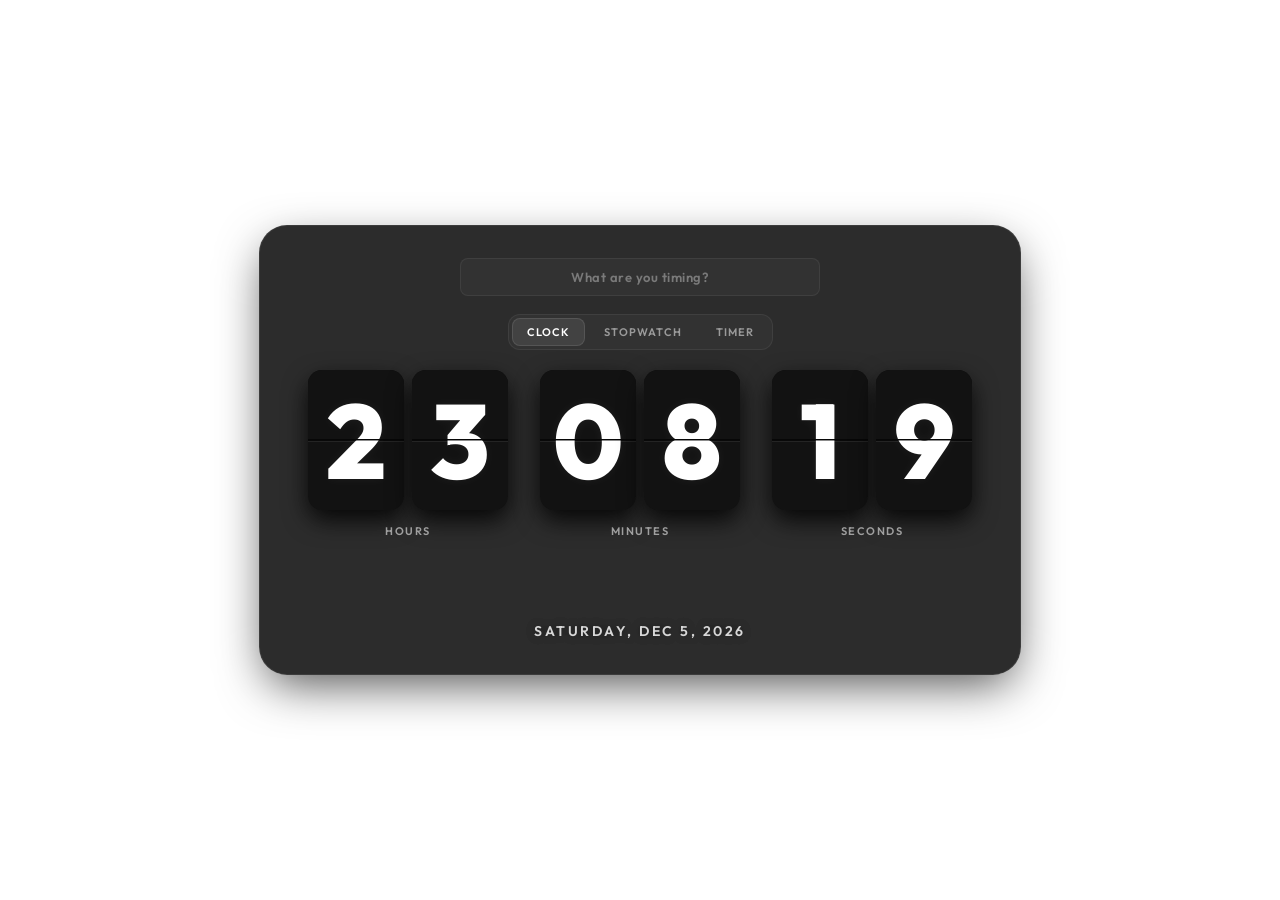
==== web/index.html @ 590896d6 "Initial commit: Flip Clock widget with separate Stopwatch History Analytics window" ====
<!DOCTYPE html>
<html lang="en">
<head>
  <meta charset="UTF-8">
  <meta name="viewport" content="width=device-width, initial-scale=1.0">
  <title>Flip Clock</title>
  <link rel="preconnect" href="https://fonts.googleapis.com">
  <link rel="preconnect" href="https://fonts.gstatic.com" crossorigin>
  <link href="https://fonts.googleapis.com/css2?family=Outfit:wght@300;400;600;800&family=Share+Tech+Mono&display=swap" rel="stylesheet">
  <link rel="stylesheet" href="style.css">
</head>
<body>
  <div class="widget-wrapper" id="drag-handle">
    <!-- Window Controls -->
    <div class="window-controls">
      <button class="win-btn win-minimize" id="win-min" title="Minimize">
        <svg viewBox="0 0 24 24" width="10" height="10">
          <path fill="currentColor" d="M19,13H5V11H19V13Z"/>
        </svg>
      </button>
      <button class="win-btn win-maximize" id="win-max" title="Maximize">
        <svg viewBox="0 0 24 24" width="10" height="10">
          <path fill="currentColor" d="M4,4H20V20H4V4M6,8V18H18V8H6Z"/>
        </svg>
      </button>
      <button class="win-btn win-close" id="win-close" title="Close">
        <svg viewBox="0 0 24 24" width="10" height="10">
          <path fill="currentColor" d="M19,6.41L17.59,5L12,10.59L6.41,5L5,6.41L10.59,12L5,17.59L6.41,19L12,13.41L17.59,19L19,17.59L13.41,12L19,6.41Z"/>
        </svg>
      </button>
    </div>

    <div id="widget-label" contenteditable="true" placeholder="What are you timing?"></div>

    <!-- Mode Selector Segmented Control -->
    <div class="mode-selector" id="mode-selector">
      <button class="mode-tab active" data-mode="clock" id="tab-clock">Clock</button>
      <button class="mode-tab" data-mode="stopwatch" id="tab-stopwatch">Stopwatch</button>
      <button class="mode-tab" data-mode="timer" id="tab-timer">Timer</button>
    </div>

    <div class="clock-container">
      
      <!-- Hour Group -->
      <div class="group-wrapper">
        <div class="flip-group" id="group-hours">
          <div class="card" id="h1">
            <div class="card-face top-back"><span>0</span></div>
            <div class="card-face bottom-back"><span>0</span></div>
            <div class="card-face top-front"><span>0</span></div>
            <div class="card-face bottom-front"><span>0</span></div>
          </div>
          <div class="card" id="h2">
            <div class="card-face top-back"><span>0</span></div>
            <div class="card-face bottom-back"><span>0</span></div>
            <div class="card-face top-front"><span>0</span></div>
            <div class="card-face bottom-front"><span>0</span></div>
          </div>
        </div>
        <div class="group-label">Hours</div>
        <!-- Hours Slider -->
        <div class="timer-slider-container hours-slider" id="timer-slider-hours">
          <div class="slider-track" id="slider-track-hours">
            <div class="slider-knob" id="slider-knob-hours"></div>
          </div>
        </div>
      </div>

      <!-- Colon -->
      <div class="colon-separator">
        <div class="colon-dot"></div>
        <div class="colon-dot"></div>
      </div>

      <!-- Minute Group -->
      <div class="group-wrapper">
        <div class="flip-group" id="group-minutes">
          <div class="card" id="m1">
            <div class="card-face top-back"><span>0</span></div>
            <div class="card-face bottom-back"><span>0</span></div>
            <div class="card-face top-front"><span>0</span></div>
            <div class="card-face bottom-front"><span>0</span></div>
          </div>
          <div class="card" id="m2">
            <div class="card-face top-back"><span>0</span></div>
            <div class="card-face bottom-back"><span>0</span></div>
            <div class="card-face top-front"><span>0</span></div>
            <div class="card-face bottom-front"><span>0</span></div>
          </div>
        </div>
        <div class="group-label">Minutes</div>
        <!-- Minutes Slider -->
        <div class="timer-slider-container minutes-slider" id="timer-slider-minutes">
          <div class="slider-track" id="slider-track-minutes">
            <div class="slider-knob" id="slider-knob-minutes"></div>
          </div>
        </div>
      </div>

      <!-- Colon (for seconds, optionally shown) -->
      <div class="colon-separator seconds-separator">
        <div class="colon-dot"></div>
        <div class="colon-dot"></div>
      </div>

      <!-- Seconds Group -->
      <div class="group-wrapper seconds-group">
        <div class="flip-group" id="group-seconds">
          <div class="card" id="s1">
            <div class="card-face top-back"><span>0</span></div>
            <div class="card-face bottom-back"><span>0</span></div>
            <div class="card-face top-front"><span>0</span></div>
            <div class="card-face bottom-front"><span>0</span></div>
          </div>
          <div class="card" id="s2">
            <div class="card-face top-back"><span>0</span></div>
            <div class="card-face bottom-back"><span>0</span></div>
            <div class="card-face top-front"><span>0</span></div>
            <div class="card-face bottom-front"><span>0</span></div>
          </div>
        </div>
        <div class="group-label">Seconds</div>
        <!-- Seconds Slider -->
        <div class="timer-slider-container seconds-slider" id="timer-slider-seconds">
          <div class="slider-track" id="slider-track-seconds">
            <div class="slider-knob" id="slider-knob-seconds"></div>
          </div>
        </div>
      </div>

    </div>

    <!-- Timer Controls -->
    <div class="timer-controls" id="timer-controls">
      <button class="control-btn" id="btn-play-pause" title="Start / Pause">
        <svg viewBox="0 0 24 24" width="16" height="16">
          <path id="play-icon-path" fill="currentColor" d="M8,5.14V19.14L19,12.14L8,5.14Z"/>
        </svg>
      </button>
      <button class="control-btn" id="btn-record" title="Record Stopwatch Session">
        <svg viewBox="0 0 24 24" width="16" height="16">
          <path fill="currentColor" d="M17,3H5C3.89,3 3,3.9 3,5V19A2,2 0 0,0 5,21H19A2,2 0 0,0 21,19V7L17,3M12,19A3,3 0 0,1 9,16A3,3 0 0,1 12,13A3,3 0 0,1 15,16A3,3 0 0,1 12,19M15,9H5V5H15V9Z"/>
        </svg>
      </button>
      <button class="control-btn" id="btn-history" title="Toggle History Logs">
        <svg viewBox="0 0 24 24" width="16" height="16">
          <path fill="currentColor" d="M13,3A9,9 0 0,0 4,12H1L4.89,15.89L4.96,16.03L9,12H6A7,7 0 0,1 13,5A7,7 0 0,1 20,12A7,7 0 0,1 13,19C11.07,19 9.32,18.21 8.06,16.94L6.64,18.36C8.27,20 10.5,21 13,21A9,9 0 0,0 22,12A9,9 0 0,0 13,3M12,8V13L16.28,15.54L17,14.33L13.5,12.25V8H12Z"/>
        </svg>
      </button>
      <button class="control-btn" id="btn-reset" title="Reset">
        <svg viewBox="0 0 24 24" width="16" height="16">
          <path fill="currentColor" d="M17.65,6.35C16.2,4.9 14.21,4 12,4A8,8 0 0,0 4,12A8,8 0 0,0 12,20C15.73,20 18.84,17.45 19.73,14H17.65C16.83,16.33 14.61,18 12,18A6,6 0 0,1 6,12A6,6 0 0,1 12,6C13.66,6 15.14,6.69 16.22,7.78L13,11H20V4L17.65,6.35Z"/>
        </svg>
      </button>
      <div class="preset-buttons">
        <button class="preset-btn" data-mins="1">1m</button>
        <button class="preset-btn" data-mins="5">5m</button>
        <button class="preset-btn" data-mins="15">15m</button>
        <button class="preset-btn" data-mins="25">25m</button>
        <button class="preset-btn" data-mins="60">60m</button>
      </div>
    </div>

    <!-- Date Overlay -->
    <div class="date-container" id="date-display">
      Thursday, June 11, 2026
    </div>

    <!-- Drag Hint Overlay -->
    <div class="drag-hint">
      <svg viewBox="0 0 24 24" width="14" height="14">
        <path fill="currentColor" d="M10,4A2,2 0 0,1 12,6A2,2 0 0,1 10,8A2,2 0 0,1 8,6A2,2 0 0,1 10,4M14,4A2,2 0 0,1 16,6A2,2 0 0,1 14,8A2,2 0 0,1 12,6A2,2 0 0,1 14,4M10,10A2,2 0 0,1 12,12A2,2 0 0,1 10,14A2,2 0 0,1 8,12A2,2 0 0,1 10,10M14,10A2,2 0 0,1 16,12A2,2 0 0,1 14,14A2,2 0 0,1 12,12A2,2 0 0,1 14,10M10,16A2,2 0 0,1 12,18A2,2 0 0,1 10,20A2,2 0 0,1 8,18A2,2 0 0,1 10,16M14,16A2,2 0 0,1 16,18A2,2 0 0,1 14,20A2,2 0 0,1 12,18A2,2 0 0,1 14,16Z"/>
      </svg>
      Hold Super key or drag background to move
    </div>
  </div>

  <script src="script.js"></script>
</body>
</html>
---- web/style.css ----
/* Design Tokens and Themes */
:root {
  /* Default: Matte Black & White Theme */
  --bg-card: #121212; /* Pure matte black/dark gray */
  --text-card: #ffffff; /* Crisp white digits */
  --glass-bg: rgba(15, 15, 15, 0.88);
  --glass-border: rgba(255, 255, 255, 0.08);
  --shadow-card: rgba(0, 0, 0, 0.85);
  --shadow-glow: rgba(255, 255, 255, 0.05);
  --text-date: #e0e0e0; /* High contrast clean white-gray */
  --color-colon: #ffffff;
}

body.theme-mint {
  --bg-card: hsl(215, 24%, 10%);
  --text-card: #87cf3e; /* Linux Mint bright green */
  --glass-bg: rgba(16, 26, 20, 0.88);
  --glass-border: rgba(135, 207, 62, 0.18);
  --shadow-card: rgba(0, 0, 0, 0.65);
  --shadow-glow: rgba(135, 207, 62, 0.35);
  --text-date: #b5f573; /* Brightened for readability */
  --color-colon: #87cf3e;
}

body.theme-dark {
  /* Aligns with the default root values */
  --bg-card: #121212;
  --text-card: #ffffff;
  --glass-bg: rgba(15, 15, 15, 0.88);
  --glass-border: rgba(255, 255, 255, 0.08);
  --shadow-card: rgba(0, 0, 0, 0.85);
  --shadow-glow: rgba(255, 255, 255, 0.05);
  --text-date: #e0e0e0;
  --color-colon: #ffffff;
}

body.theme-neon {
  --bg-card: hsl(280, 30%, 6%);
  --text-card: #00f0ff; /* Cyan digits */
  --glass-bg: rgba(12, 4, 20, 0.88);
  --glass-border: rgba(0, 240, 255, 0.2);
  --shadow-card: rgba(0, 0, 0, 0.8);
  --shadow-glow: rgba(255, 0, 127, 0.45); /* Hot pink glow */
  --text-date: #ff55a3; /* Brightened neon pink */
  --color-colon: #00f0ff;
}

body.theme-amber {
  --bg-card: #1c0e02;
  --text-card: #ff7b00; /* Nixie amber orange */
  --glass-bg: rgba(22, 10, 2, 0.88);
  --glass-border: rgba(255, 123, 0, 0.16);
  --shadow-card: rgba(0, 0, 0, 0.75);
  --shadow-glow: rgba(255, 123, 0, 0.3);
  --text-date: #ffb870; /* Brighter nixie amber */
  --color-colon: #ff7b00;
}

/* Global Reset */
* {
  margin: 0;
  padding: 0;
  box-sizing: border-box;
}

body {
  background-color: transparent !important;
  color: #fff;
  font-family: 'Outfit', sans-serif;
  overflow: hidden;
  height: 100vh;
  width: 100vw;
  display: flex;
  align-items: center;
  justify-content: center;
  user-select: none;
}

/* Widget Container */
.widget-wrapper {
  display: inline-flex;
  flex-direction: column;
  align-items: center;
  justify-content: center;
  width: max-content; /* Prevent layout shrinking below full widget size */
  background: var(--glass-bg);
  backdrop-filter: blur(14px) saturate(130%);
  -webkit-backdrop-filter: blur(14px) saturate(130%);
  border: 1px solid var(--glass-border);
  border-radius: 28px;
  padding: 32px 48px 24px 48px; /* Increased padding */
  box-shadow: 0 16px 48px -8px rgba(0, 0, 0, 0.7),
              0 0 40px 0 var(--shadow-glow);
  transition: transform 0.2s ease, box-shadow 0.3s ease, background 0.3s ease, border 0.3s ease;
  transform-origin: center center;
  cursor: grab;
  position: relative;
}

.widget-wrapper:active {
  cursor: grabbing;
}

/* Clock Row */
.clock-container {
  position: relative;
  display: flex;
  align-items: flex-start; /* Align top edges of cards and colons */
  justify-content: center;
  gap: 32px; /* Increased gap for clear visual separation without colons */
  width: max-content; /* Prevent digit wrapping or column compression */
}

/* Group Wrapper (Stack cards and label vertically) */
.group-wrapper {
  position: relative;
  display: flex;
  flex-direction: column;
  align-items: center;
  gap: 14px; /* Increased gap */
}

/* Group Labels */
.group-label {
  font-size: 11px; /* Increased size slightly */
  font-weight: 600;
  text-transform: uppercase;
  letter-spacing: 1.5px;
  color: var(--text-date);
  opacity: 0.65;
  transition: color 0.3s ease;
}

/* Flip Groups (Hours, Minutes, Seconds) */
.flip-group {
  display: flex;
  gap: 8px; /* Increased gap between cards */
}

/* Colon Separators */
.colon-separator {
  display: none !important; /* Colons are hidden as requested */
}

.colon-dot {
  width: 10px;
  height: 10px;
  background-color: var(--color-colon);
  border-radius: 50%;
  box-shadow: 0 0 12px var(--color-colon);
  transition: background-color 0.3s ease, box-shadow 0.3s ease;
  animation: blink 1s infinite steps(1, start);
}

@keyframes blink {
  0%, 100% { opacity: 1; }
  50% { opacity: 0.25; }
}

/* Hide seconds by default or display them conditionally */
.seconds-group, .seconds-separator {
  display: flex; /* Can be toggled or styled differently */
}

/* The Flip Card container */
.card {
  position: relative;
  width: 96px; /* Increased card width */
  height: 140px; /* Increased card height */
  perspective: 450px; /* Adjusted perspective for larger size */
  transform-style: preserve-3d;
  -webkit-transform-style: preserve-3d;
  border-radius: 16px; /* Increased corner radius */
  box-shadow: 0 10px 24px var(--shadow-card);
}

/* Horizontal line dividing card */
.card::after {
  content: "";
  position: absolute;
  left: 0;
  right: 0;
  top: calc(50% - 1px);
  height: 2px;
  background-color: rgba(0, 0, 0, 0.45);
  box-shadow: 0 1px 0px rgba(255, 255, 255, 0.08);
  z-index: 10;
}

/* Card Face (top/bottom, front/back) */
.card-face {
  position: absolute;
  left: 0;
  right: 0;
  height: 50%;
  background-color: var(--bg-card);
  color: var(--text-card);
  overflow: hidden;
  backface-visibility: hidden;
  -webkit-backface-visibility: hidden;
  text-shadow: 0 0 12px var(--shadow-glow);
  transition: background-color 0.3s ease, color 0.3s ease, text-shadow 0.3s ease;
}

.card-face span {
  font-family: 'Outfit', sans-serif;
  font-size: 105px; /* Increased font size */
  font-weight: 800;
  text-align: center;
  display: block;
  width: 100%;
  height: 140px; /* Matches parent card height */
  line-height: 140px; /* Vertically center the digit within the 140px bounds */
  position: absolute;
  left: 0;
}

/* Top halves */
.top-back, .top-front {
  top: 0;
  border-top-left-radius: 14px; /* Matches card inner radius */
  border-top-right-radius: 14px;
  border-bottom: 1px solid rgba(0, 0, 0, 0.3);
}

.top-back span, .top-front span {
  top: 0;
}

/* Bottom halves */
.bottom-back, .bottom-front {
  bottom: 0;
  border-bottom-left-radius: 14px;
  border-bottom-right-radius: 14px;
}

.bottom-back span, .bottom-front span {
  bottom: 0;
}

/* Layering */
.top-back {
  z-index: 1;
}

.bottom-back {
  z-index: 1;
}

.bottom-front {
  z-index: 2;
  transform-origin: top;
  -webkit-transform-origin: top;
  transform: rotateX(90deg);
  -webkit-transform: rotateX(90deg);
  will-change: transform;
}

.top-front {
  z-index: 3;
  transform-origin: bottom;
  -webkit-transform-origin: bottom;
  will-change: transform;
}

/* Animations */
.card.flipping .top-front {
  animation: flip-top 0.6s linear forwards;
  -webkit-animation: flip-top 0.6s linear forwards;
}

.card.flipping .bottom-front {
  animation: flip-bottom 0.6s linear forwards;
  -webkit-animation: flip-bottom 0.6s linear forwards;
}

@keyframes flip-top {
  0% {
    transform: rotateX(0deg);
    animation-timing-function: ease-in;
  }
  50% {
    transform: rotateX(-90deg);
  }
  100% {
    transform: rotateX(-90deg);
  }
}

@-webkit-keyframes flip-top {
  0% {
    -webkit-transform: rotateX(0deg);
    -webkit-animation-timing-function: ease-in;
  }
  50% {
    -webkit-transform: rotateX(-90deg);
  }
  100% {
    -webkit-transform: rotateX(-90deg);
  }
}

@keyframes flip-bottom {
  0% {
    transform: rotateX(90deg);
  }
  50% {
    transform: rotateX(90deg);
    animation-timing-function: ease-out;
  }
  100% {
    transform: rotateX(0deg);
  }
}

@-webkit-keyframes flip-bottom {
  0% {
    -webkit-transform: rotateX(90deg);
  }
  50% {
    -webkit-transform: rotateX(90deg);
    -webkit-animation-timing-function: ease-out;
  }
  100% {
    -webkit-transform: rotateX(0deg);
  }
}

/* Date Overlay */
.date-container {
  margin-top: 16px;
  font-size: 14px;
  font-weight: 600;
  text-transform: uppercase;
  letter-spacing: 2.5px;
  color: var(--text-date);
  text-shadow: 0 0 10px rgba(0,0,0,0.6);
  opacity: 0.95;
  transition: color 0.3s ease;
  text-align: center;
  white-space: nowrap; /* Ensure date displays horizontally on a single line */
}

/* Drag Hint Overlay */
.drag-hint {
  margin-top: 10px;
  font-size: 10px;
  font-weight: 400;
  letter-spacing: 0.5px;
  color: rgba(255, 255, 255, 0.35);
  display: flex;
  align-items: center;
  gap: 4px;
  opacity: 0;
  transition: opacity 0.3s ease, margin 0.3s ease;
  height: 0;
  overflow: hidden;
}

/* Show drag hint on hover when position is unlocked */
.widget-wrapper:hover .drag-hint.visible {
  opacity: 1;
  height: 14px;
  margin-top: 10px;
}

/* Card scale custom style injector helpers */
body.seconds-hidden .seconds-group, 
body.seconds-hidden .seconds-separator {
  display: none !important;
}

/* Timer Flash Alert */
@keyframes flash-red {
  0%, 100% {
    box-shadow: 0 16px 48px -8px rgba(0, 0, 0, 0.7),
                0 0 40px 0 var(--shadow-glow);
    background: var(--glass-bg);
    border-color: var(--glass-border);
  }
  50% {
    box-shadow: 0 16px 48px -8px rgba(255, 30, 30, 0.75),
                0 0 40px 12px rgba(255, 30, 30, 0.55);
    background: rgba(255, 30, 30, 0.16);
    border-color: rgba(255, 30, 30, 0.45);
  }
}

@-webkit-keyframes flash-red {
  0%, 100% {
    box-shadow: 0 16px 48px -8px rgba(0, 0, 0, 0.7),
                0 0 40px 0 var(--shadow-glow);
    background: var(--glass-bg);
    border-color: var(--glass-border);
  }
  50% {
    box-shadow: 0 16px 48px -8px rgba(255, 30, 30, 0.75),
                0 0 40px 12px rgba(255, 30, 30, 0.55);
    background: rgba(255, 30, 30, 0.16);
    border-color: rgba(255, 30, 30, 0.45);
  }
}

body.timer-alert-active .widget-wrapper {
  animation: flash-red 1s infinite ease-in-out;
  -webkit-animation: flash-red 1s infinite ease-in-out;
}

/* Widget Label Text Input Box (contenteditable div) */
#widget-label {
  font-family: 'Outfit', sans-serif;
  font-size: 13px;
  font-weight: 600;
  text-transform: uppercase;
  letter-spacing: 2px;
  color: #ffffff;
  background: rgba(255, 255, 255, 0.03);
  border: 1px solid rgba(255, 255, 255, 0.06);
  border-radius: 8px;
  padding: 8px 16px;
  width: 360px; /* Wider to support text wrapping beautifully */
  min-height: 38px;
  max-height: 76px;
  margin-bottom: 18px;
  text-align: center;
  outline: none;
  overflow-y: auto;
  scrollbar-width: none; /* Hide Firefox scrollbar */
  display: inline-flex;
  align-items: center;
  justify-content: center;
  word-break: break-word;
  white-space: normal;
  transition: background 0.3s ease, border-color 0.3s ease, box-shadow 0.3s ease;
  will-change: background, border-color, box-shadow;
}

#widget-label::-webkit-scrollbar {
  display: none; /* Hide Chrome/Safari scrollbar */
}

#widget-label:hover {
  background: rgba(255, 255, 255, 0.05);
  border-color: rgba(255, 255, 255, 0.12);
}

#widget-label:focus {
  background: rgba(255, 255, 255, 0.07);
  border-color: rgba(255, 255, 255, 0.22);
  box-shadow: 0 0 12px 0 rgba(255, 255, 255, 0.06);
}

#widget-label:empty::before {
  content: attr(placeholder);
  color: rgba(255, 255, 255, 0.35);
  text-transform: none;
  letter-spacing: 0.5px;
  pointer-events: none;
  display: block;
  width: 100%;
}

/* Timer Controls Panel */
.timer-controls {
  display: flex;
  align-items: center;
  justify-content: center;
  gap: 16px;
  margin-top: 20px;
  padding: 8px 20px;
  background: rgba(255, 255, 255, 0.03);
  border: 1px solid rgba(255, 255, 255, 0.06);
  border-radius: 20px;
  opacity: 0;
  visibility: hidden;
  pointer-events: none;
  height: 48px;
  overflow: hidden;
  transition: opacity 0.2s ease, visibility 0.2s ease;
}

body.mode-timer .timer-controls,
body.mode-stopwatch .timer-controls {
  opacity: 1;
  visibility: visible;
  pointer-events: auto;
}

/* Control Buttons */
.control-btn {
  background: rgba(255, 255, 255, 0.06);
  border: 1px solid rgba(255, 255, 255, 0.08);
  color: var(--text-date);
  width: 32px;
  height: 32px;
  border-radius: 50%;
  display: flex;
  align-items: center;
  justify-content: center;
  cursor: pointer;
  outline: none;
  transition: background 0.2s ease, transform 0.2s ease, border-color 0.2s ease;
}

.control-btn:hover {
  background: rgba(255, 255, 255, 0.12);
  border-color: rgba(255, 255, 255, 0.2);
  transform: scale(1.08);
}

.control-btn:active {
  transform: scale(0.92);
}

/* Preset Buttons */
.preset-buttons {
  display: flex;
  gap: 6px;
  border-left: 1px solid rgba(255, 255, 255, 0.1);
  padding-left: 12px;
}

body.mode-stopwatch .preset-buttons {
  display: none;
}

.preset-btn {
  background: transparent;
  border: 1px solid transparent;
  color: var(--text-date);
  font-family: 'Outfit', sans-serif;
  font-size: 11px;
  font-weight: 600;
  padding: 4px 8px;
  border-radius: 6px;
  cursor: pointer;
  outline: none;
  transition: background 0.2s ease, border-color 0.2s ease, opacity 0.2s ease;
  opacity: 0.65;
}

.preset-btn:hover {
  background: rgba(255, 255, 255, 0.06);
  border-color: rgba(255, 255, 255, 0.1);
  opacity: 1;
}

.preset-btn.active {
  background: rgba(255, 255, 255, 0.12);
  border-color: rgba(255, 255, 255, 0.2);
  opacity: 1;
}

/* Window Controls (Minimize, Maximize, Close) */
.window-controls {
  position: absolute;
  top: 14px;
  right: 18px;
  display: flex;
  gap: 8px;
  opacity: 0;
  transition: opacity 0.3s ease;
  z-index: 100;
}

.widget-wrapper:hover .window-controls {
  opacity: 1;
}

.win-btn {
  background: rgba(255, 255, 255, 0.05);
  border: 1px solid rgba(255, 255, 255, 0.06);
  color: var(--text-date);
  width: 22px;
  height: 22px;
  border-radius: 50%;
  display: flex;
  align-items: center;
  justify-content: center;
  cursor: pointer;
  outline: none;
  transition: background 0.2s ease, color 0.2s ease, border-color 0.2s ease, transform 0.2s ease;
}

.win-btn svg {
  opacity: 0;
  transition: opacity 0.2s ease;
}

.window-controls:hover .win-btn svg {
  opacity: 0.75;
}

.win-btn:hover svg {
  opacity: 1 !important;
}

.win-btn:hover {
  transform: scale(1.08);
}

.win-btn:active {
  transform: scale(0.92);
}

/* Close button custom style */
.win-btn.win-close:hover {
  background: #ff5f56;
  border-color: #ff5f56;
  color: #ffffff;
}

/* Minimize button custom style */
.win-btn.win-minimize:hover {
  background: #ffbd2e;
  border-color: #ffbd2e;
  color: #1a1a1a;
}

/* Maximize button custom style */
.win-btn.win-maximize:hover {
  background: #27c93f;
  border-color: #27c93f;
  color: #ffffff;
}

/* Segmented Mode Selector Tab Bar */
.mode-selector {
  display: flex;
  background: rgba(255, 255, 255, 0.03);
  border: 1px solid rgba(255, 255, 255, 0.06);
  border-radius: 12px;
  padding: 3px;
  margin-bottom: 20px;
  width: max-content;
  gap: 4px;
  will-change: background, border-color;
  transition: background 0.3s ease, border-color 0.3s ease;
}

.mode-tab {
  background: transparent;
  border: 1px solid transparent;
  color: var(--text-date);
  opacity: 0.6;
  font-family: 'Outfit', sans-serif;
  font-size: 11px;
  font-weight: 600;
  text-transform: uppercase;
  letter-spacing: 1px;
  padding: 6px 14px;
  border-radius: 8px;
  cursor: pointer;
  outline: none;
  transition: background 0.2s ease, opacity 0.2s ease, color 0.2s ease, border-color 0.2s ease, transform 0.2s ease;
}

.mode-tab:hover {
  opacity: 0.9;
  background: rgba(255, 255, 255, 0.02);
}

.mode-tab:active {
  transform: scale(0.96);
}

.mode-tab.active {
  background: rgba(255, 255, 255, 0.08);
  border-color: rgba(255, 255, 255, 0.1);
  opacity: 1;
  color: #ffffff;
}

/* Vertical Timer Slider Container */
.timer-slider-container {
  display: flex;
  flex-direction: column;
  align-items: center;
  justify-content: center;
  width: 24px;
  height: 140px;
  position: absolute;
  right: -28px;
  top: 0;
  opacity: 0;
  visibility: hidden;
  pointer-events: none;
  transition: opacity 0.2s ease, visibility 0.2s ease;
}

/* Show only in timer mode when it is NOT running */
body.mode-timer .timer-slider-container {
  opacity: 1;
  visibility: visible;
  pointer-events: auto;
}

body.mode-timer.timer-running .timer-slider-container {
  opacity: 0;
  visibility: hidden;
  pointer-events: none;
}

/* Slider Track */
.slider-track {
  position: relative;
  width: 6px;
  height: 100%;
  background: rgba(255, 255, 255, 0.08);
  border: 1px solid rgba(255, 255, 255, 0.05);
  border-radius: 4px;
  cursor: pointer;
  transition: background 0.3s ease, border-color 0.3s ease;
}

.timer-slider-container:hover .slider-track {
  background: rgba(255, 255, 255, 0.12);
  border-color: rgba(255, 255, 255, 0.1);
}

/* Slider Knob */
.slider-knob {
  position: absolute;
  left: calc(50% - 10px);
  bottom: 0px;
  width: 20px;
  height: 20px;
  background: #ffffff;
  border: 1px solid rgba(255, 255, 255, 0.2);
  border-radius: 50%;
  box-shadow: 0 4px 10px rgba(0, 0, 0, 0.4), 
              0 0 10px rgba(255, 255, 255, 0.3);
  cursor: grab;
  transition: transform 0.1s ease, background-color 0.3s ease, box-shadow 0.3s ease;
  will-change: bottom, transform;
}

.slider-knob:hover {
  transform: scale(1.15);
  box-shadow: 0 4px 12px rgba(0, 0, 0, 0.5), 
              0 0 14px var(--shadow-glow);
}

.slider-knob:active {
  cursor: grabbing;
  transform: scale(0.95);
}

/* Theme color sync for slider knob */
body.theme-mint .slider-knob {
  background: #87cf3e;
  box-shadow: 0 4px 10px rgba(0, 0, 0, 0.4), 0 0 12px rgba(135, 207, 62, 0.5);
}
body.theme-neon .slider-knob {
  background: #00f0ff;
  box-shadow: 0 4px 10px rgba(0, 0, 0, 0.4), 0 0 12px rgba(0, 240, 255, 0.5);
}
body.theme-amber .slider-knob {
  background: #ff7b00;
  box-shadow: 0 4px 10px rgba(0, 0, 0, 0.4), 0 0 12px rgba(255, 123, 0, 0.5);
}

/* Record & History Buttons - Hidden by default */
#btn-record,
#btn-history {
  display: none !important;
}

body.mode-stopwatch #btn-record,
body.mode-stopwatch #btn-history {
  display: flex !important;
}
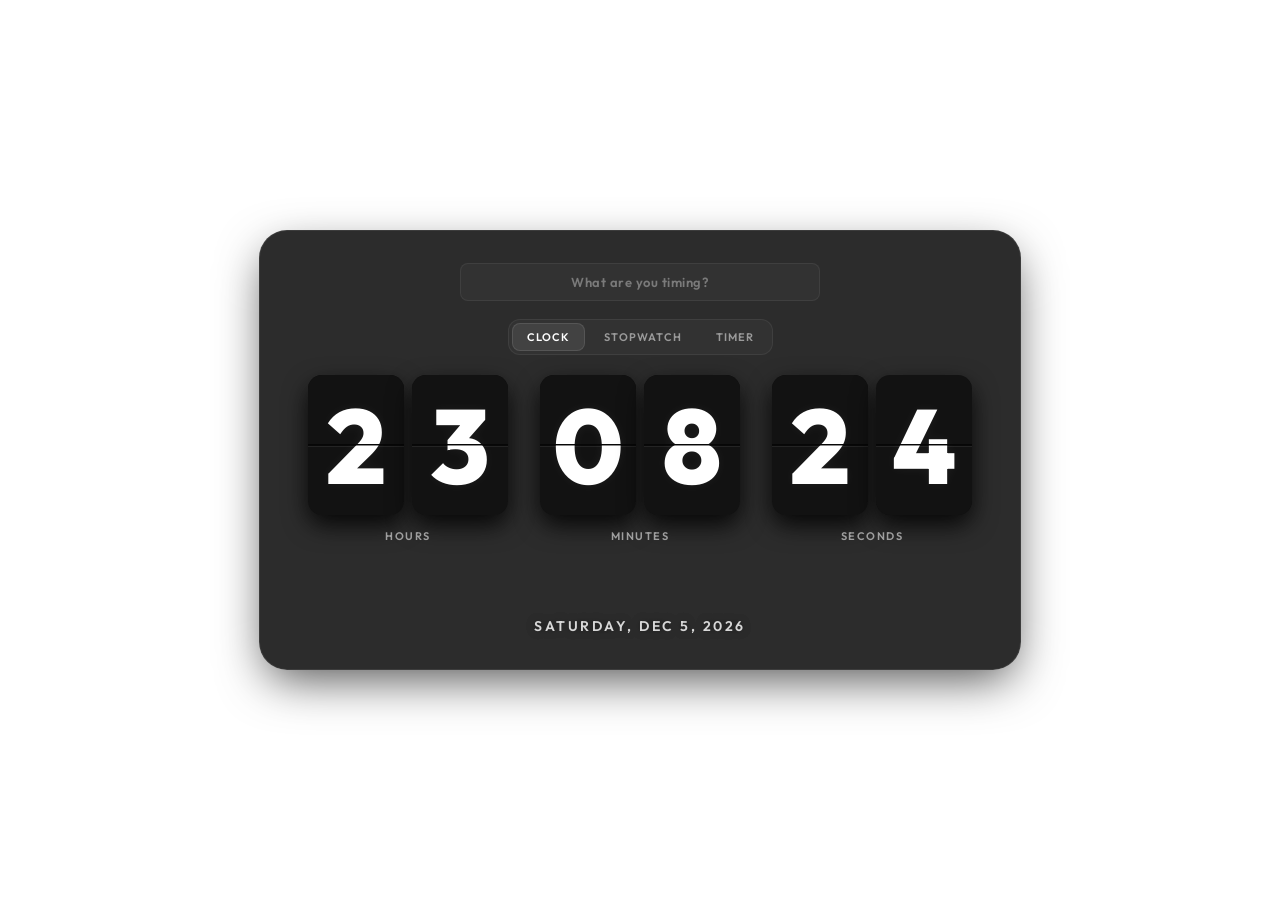
==== commit 6eb8039a: "Implement Settings UI Overlay, Theme Expansion, Skins, and README documentation" ====
--- a/web/index.html
+++ b/web/index.html
@@ -147,6 +147,11 @@
           <path fill="currentColor" d="M13,3A9,9 0 0,0 4,12H1L4.89,15.89L4.96,16.03L9,12H6A7,7 0 0,1 13,5A7,7 0 0,1 20,12A7,7 0 0,1 13,19C11.07,19 9.32,18.21 8.06,16.94L6.64,18.36C8.27,20 10.5,21 13,21A9,9 0 0,0 22,12A9,9 0 0,0 13,3M12,8V13L16.28,15.54L17,14.33L13.5,12.25V8H12Z"/>
         </svg>
       </button>
+      <button class="control-btn" id="btn-settings" title="Widget Settings">
+        <svg viewBox="0 0 24 24" width="16" height="16">
+          <path fill="currentColor" d="M12,15.5A3.5,3.5 0 0,1 8.5,12A3.5,3.5 0 0,1 12,8.5A3.5,3.5 0 0,1 15.5,12A3.5,3.5 0 0,1 12,15.5M19.43,12.97C19.47,12.65 19.5,12.33 19.5,12C19.5,11.67 19.47,11.34 19.43,11L21.54,9.37C21.73,9.22 21.78,8.95 21.66,8.73L19.66,5.27C19.54,5.05 19.27,4.96 19.05,5.05L16.56,6.05C16.04,5.66 15.47,5.34 14.86,5.08L14.48,2.42C14.44,2.18 14.24,2 14,2H10C9.76,2 9.56,2.18 9.52,2.42L9.14,5.08C8.53,5.34 7.96,5.66 7.44,6.05L4.95,5.05C4.73,4.96 4.46,5.05 4.34,5.27L2.34,8.73C2.21,8.95 2.27,9.22 2.46,9.37L4.57,11C4.53,11.34 4.5,11.67 4.5,12C4.5,12.33 4.53,12.65 4.57,12.97L2.46,14.63C2.27,14.78 2.21,15.05 2.34,15.27L4.34,18.73C4.46,18.95 4.73,19.03 4.95,18.95L7.44,17.95C7.96,18.34 8.53,18.66 9.14,18.92L9.52,21.58C9.56,21.82 9.76,22 10,22H14C14.24,22 14.44,21.82 14.48,21.58L14.86,18.92C15.47,18.66 16.04,18.34 16.56,17.95L19.05,18.95C19.27,19.03 19.54,18.95 19.66,18.73L21.66,15.27C21.78,15.05 21.73,14.78 21.54,14.63L19.43,12.97Z"/>
+        </svg>
+      </button>
       <button class="control-btn" id="btn-reset" title="Reset">
         <svg viewBox="0 0 24 24" width="16" height="16">
           <path fill="currentColor" d="M17.65,6.35C16.2,4.9 14.21,4 12,4A8,8 0 0,0 4,12A8,8 0 0,0 12,20C15.73,20 18.84,17.45 19.73,14H17.65C16.83,16.33 14.61,18 12,18A6,6 0 0,1 6,12A6,6 0 0,1 12,6C13.66,6 15.14,6.69 16.22,7.78L13,11H20V4L17.65,6.35Z"/>
@@ -166,6 +171,73 @@
       Thursday, June 11, 2026
     </div>
 
+    <!-- Settings Overlay Panel -->
+    <div class="settings-overlay" id="settings-overlay">
+      <div class="settings-header">
+        <span>Settings</span>
+        <button class="close-settings-btn" id="btn-close-settings" title="Close Settings">&times;</button>
+      </div>
+      <div class="settings-body">
+        <!-- Toggles Section -->
+        <div class="settings-section">
+          <h3>Preferences</h3>
+          <div class="setting-row">
+            <label for="setting-lock">Lock Position</label>
+            <input type="checkbox" id="setting-lock" class="custom-toggle">
+          </div>
+          <div class="setting-row">
+            <label for="setting-24h">24-Hour Format</label>
+            <input type="checkbox" id="setting-24h" class="custom-toggle">
+          </div>
+          <div class="setting-row">
+            <label for="setting-seconds">Show Seconds</label>
+            <input type="checkbox" id="setting-seconds" class="custom-toggle">
+          </div>
+          <div class="setting-row">
+            <label for="setting-autostart">Start on Login</label>
+            <input type="checkbox" id="setting-autostart" class="custom-toggle">
+          </div>
+        </div>
+
+        <!-- Themes Section -->
+        <div class="settings-section">
+          <h3>Themes</h3>
+          <div class="theme-grid">
+            <button class="theme-dot theme-dark" data-theme="dark" title="Sleek Dark"></button>
+            <button class="theme-dot theme-mint" data-theme="mint" title="Mint Green"></button>
+            <button class="theme-dot theme-neon" data-theme="neon" title="Cyber Neon"></button>
+            <button class="theme-dot theme-amber" data-theme="amber" title="Retro Amber"></button>
+            <button class="theme-dot theme-sakura" data-theme="sakura" title="Sakura Pink"></button>
+            <button class="theme-dot theme-forest" data-theme="forest" title="Forest Green"></button>
+            <button class="theme-dot theme-cyberpunk" data-theme="cyberpunk" title="Cyberpunk Yellow"></button>
+          </div>
+        </div>
+
+        <!-- Skins Section -->
+        <div class="settings-section">
+          <h3>Card Skins</h3>
+          <div class="skin-grid">
+            <div class="skin-card" data-skin="retro" title="Retro Flip">
+              <div class="skin-preview skin-preview-retro"></div>
+              <span>Retro Flip</span>
+            </div>
+            <div class="skin-card" data-skin="hologram" title="Cyber Hologram">
+              <div class="skin-preview skin-preview-hologram"></div>
+              <span>Hologram</span>
+            </div>
+            <div class="skin-card" data-skin="nixie" title="Nixie Glow">
+              <div class="skin-preview skin-preview-nixie"></div>
+              <span>Nixie Glow</span>
+            </div>
+            <div class="skin-card" data-skin="minimal" title="Minimal Flat">
+              <div class="skin-preview skin-preview-minimal"></div>
+              <span>Minimal</span>
+            </div>
+          </div>
+        </div>
+      </div>
+    </div>
+
     <!-- Drag Hint Overlay -->
     <div class="drag-hint">
       <svg viewBox="0 0 24 24" width="14" height="14">
--- a/web/style.css
+++ b/web/style.css
@@ -20,6 +20,39 @@
   --shadow-glow: rgba(135, 207, 62, 0.35);
   --text-date: #b5f573; /* Brightened for readability */
   --color-colon: #87cf3e;
+}
+
+body.theme-sakura {
+  --bg-card: hsl(340, 20%, 8%);
+  --text-card: #ffb7c5;
+  --glass-bg: rgba(28, 14, 18, 0.88);
+  --glass-border: rgba(255, 183, 197, 0.2);
+  --shadow-card: rgba(0, 0, 0, 0.7);
+  --shadow-glow: rgba(255, 183, 197, 0.35);
+  --text-date: #ffd0d8;
+  --color-colon: #ffb7c5;
+}
+
+body.theme-forest {
+  --bg-card: hsl(140, 18%, 7%);
+  --text-card: #50c878;
+  --glass-bg: rgba(12, 24, 16, 0.88);
+  --glass-border: rgba(80, 200, 120, 0.2);
+  --shadow-card: rgba(0, 0, 0, 0.65);
+  --shadow-glow: rgba(80, 200, 120, 0.35);
+  --text-date: #82e39f;
+  --color-colon: #50c878;
+}
+
+body.theme-cyberpunk {
+  --bg-card: #0c0c00;
+  --text-card: #f3e300;
+  --glass-bg: rgba(18, 18, 2, 0.88);
+  --glass-border: rgba(243, 227, 0, 0.25);
+  --shadow-card: rgba(0, 0, 0, 0.85);
+  --shadow-glow: rgba(243, 227, 0, 0.45);
+  --text-date: #ffffaa;
+  --color-colon: #f3e300;
 }
 
 body.theme-dark {
@@ -480,7 +513,8 @@
 }
 
 body.mode-timer .timer-controls,
-body.mode-stopwatch .timer-controls {
+body.mode-stopwatch .timer-controls,
+body.mode-clock .widget-wrapper:hover .timer-controls {
   opacity: 1;
   visibility: visible;
   pointer-events: auto;
@@ -771,4 +805,350 @@
   display: flex !important;
 }
 
-
+/* Hide other control buttons in Clock Mode so only Settings is shown */
+body.mode-clock #btn-play-pause,
+body.mode-clock #btn-reset,
+body.mode-clock #btn-record,
+body.mode-clock #btn-history,
+body.mode-clock .preset-buttons {
+  display: none !important;
+}
+
+body.mode-clock .timer-controls {
+  margin-top: 10px;
+  padding: 6px 14px;
+}
+
+/* Settings Gear Button styling */
+#btn-settings {
+  display: flex !important;
+}
+
+/* ==========================================
+   SETTINGS OVERLAY DESIGN
+   ========================================== */
+.settings-overlay {
+  position: absolute;
+  top: 0;
+  left: 0;
+  width: 100%;
+  height: 100%;
+  background: var(--glass-bg);
+  backdrop-filter: blur(16px);
+  -webkit-backdrop-filter: blur(16px);
+  border: 1px solid var(--glass-border);
+  border-radius: 24px;
+  z-index: 100;
+  display: none;
+  flex-direction: column;
+  padding: 16px 20px;
+  box-shadow: 0 15px 35px rgba(0, 0, 0, 0.5);
+  animation: fadeIn 0.2s cubic-bezier(0.16, 1, 0.3, 1);
+}
+
+.settings-overlay.visible {
+  display: flex;
+}
+
+@keyframes fadeIn {
+  from { opacity: 0; transform: scale(0.97); }
+  to { opacity: 1; transform: scale(1); }
+}
+
+.settings-header {
+  display: flex;
+  justify-content: space-between;
+  align-items: center;
+  border-bottom: 1px solid var(--glass-border);
+  padding-bottom: 6px;
+  margin-bottom: 10px;
+}
+
+.settings-header span {
+  font-size: 13px;
+  font-weight: 700;
+  text-transform: uppercase;
+  letter-spacing: 1px;
+  color: var(--text-card);
+  filter: drop-shadow(0 0 4px var(--shadow-glow));
+}
+
+.close-settings-btn {
+  background: transparent;
+  border: none;
+  color: rgba(255, 255, 255, 0.5);
+  font-size: 22px;
+  cursor: pointer;
+  width: 24px;
+  height: 24px;
+  display: flex;
+  align-items: center;
+  justify-content: center;
+  border-radius: 50%;
+  transition: all 0.2s;
+  line-height: 24px;
+}
+
+.close-settings-btn:hover {
+  background: rgba(255, 255, 255, 0.08);
+  color: #ffffff;
+}
+
+.settings-body {
+  flex: 1;
+  overflow-y: auto;
+  display: flex;
+  gap: 16px;
+  padding-right: 4px;
+}
+
+.settings-body::-webkit-scrollbar {
+  width: 4px;
+}
+
+.settings-body::-webkit-scrollbar-thumb {
+  background: var(--glass-border);
+  border-radius: 2px;
+}
+
+.settings-section {
+  flex: 1;
+  display: flex;
+  flex-direction: column;
+  gap: 8px;
+  min-width: 0;
+}
+
+.settings-section h3 {
+  font-size: 10px;
+  font-weight: 600;
+  text-transform: uppercase;
+  letter-spacing: 0.5px;
+  color: var(--text-date);
+  opacity: 0.8;
+  margin-bottom: 2px;
+  border-bottom: 1px solid rgba(255, 255, 255, 0.03);
+  padding-bottom: 3px;
+}
+
+/* Preference rows and toggles */
+.setting-row {
+  display: flex;
+  justify-content: space-between;
+  align-items: center;
+  font-size: 11px;
+  color: #ffffff;
+  padding: 2px 0;
+}
+
+.custom-toggle {
+  appearance: none;
+  -webkit-appearance: none;
+  width: 32px;
+  height: 18px;
+  background: rgba(255, 255, 255, 0.06);
+  border: 1px solid var(--glass-border);
+  border-radius: 9px;
+  position: relative;
+  cursor: pointer;
+  transition: background 0.2s;
+  outline: none;
+}
+
+.custom-toggle:checked {
+  background: var(--text-card);
+  box-shadow: 0 0 6px var(--shadow-glow);
+}
+
+.custom-toggle::after {
+  content: "";
+  position: absolute;
+  top: 1px;
+  left: 1px;
+  width: 14px;
+  height: 14px;
+  background: #ffffff;
+  border-radius: 50%;
+  transition: transform 0.2s;
+}
+
+.custom-toggle:checked::after {
+  transform: translateX(14px);
+  background: var(--bg-card);
+}
+
+/* Theme circles grid */
+.theme-grid {
+  display: grid;
+  grid-template-columns: repeat(4, 1fr);
+  gap: 6px;
+}
+
+.theme-dot {
+  width: 20px;
+  height: 20px;
+  border-radius: 50%;
+  border: 2px solid transparent;
+  cursor: pointer;
+  transition: transform 0.2s, border-color 0.2s;
+  box-shadow: 0 3px 6px rgba(0,0,0,0.3);
+  outline: none;
+}
+
+.theme-dot:hover {
+  transform: scale(1.15);
+}
+
+.theme-dot.active {
+  border-color: #ffffff;
+  transform: scale(1.1);
+  box-shadow: 0 0 8px var(--shadow-glow);
+}
+
+.theme-dot.theme-dark { background: #ffffff; }
+.theme-dot.theme-mint { background: #87cf3e; }
+.theme-dot.theme-neon { background: #00f0ff; }
+.theme-dot.theme-amber { background: #ff7b00; }
+.theme-dot.theme-sakura { background: #ffb7c5; }
+.theme-dot.theme-forest { background: #50c878; }
+.theme-dot.theme-cyberpunk { background: #f3e300; }
+
+/* Skin cards selection grid */
+.skin-grid {
+  display: flex;
+  flex-direction: column;
+  gap: 6px;
+}
+
+.skin-card {
+  display: flex;
+  align-items: center;
+  gap: 8px;
+  padding: 5px 8px;
+  background: rgba(255, 255, 255, 0.02);
+  border: 1px solid rgba(255, 255, 255, 0.04);
+  border-radius: 6px;
+  cursor: pointer;
+  font-size: 10px;
+  font-weight: 500;
+  transition: all 0.2s;
+}
+
+.skin-card:hover {
+  background: rgba(255, 255, 255, 0.05);
+  border-color: var(--glass-border);
+}
+
+.skin-card.active {
+  background: rgba(255, 255, 255, 0.06);
+  border-color: var(--text-card);
+  box-shadow: inset 0 0 3px var(--shadow-glow);
+  color: var(--text-card);
+  font-weight: 600;
+}
+
+.skin-preview {
+  width: 14px;
+  height: 14px;
+  border-radius: 3px;
+  border: 1px solid rgba(255, 255, 255, 0.2);
+}
+
+.skin-preview-retro {
+  background: linear-gradient(to bottom, #222 50%, #111 50%);
+}
+
+.skin-preview-hologram {
+  background: transparent;
+  border: 1px solid #00f0ff;
+  box-shadow: 0 0 3px rgba(0, 240, 255, 0.5);
+}
+
+.skin-preview-nixie {
+  background: radial-gradient(circle, #ff7b00 30%, #111 100%);
+}
+
+.skin-preview-minimal {
+  background: #444;
+  border: none;
+}
+
+/* ==========================================
+   CARD SKINS SPECIFIC IMPLEMENTATIONS
+   ========================================== */
+
+/* --- 1. HOLOGRAM SKIN (Glowing, Semi-transparent) --- */
+body.skin-hologram .card {
+  background: rgba(0, 0, 0, 0.05) !important;
+  border: 1px solid var(--text-card) !important;
+  box-shadow: 0 0 15px var(--shadow-glow), inset 0 0 8px var(--shadow-glow) !important;
+}
+
+body.skin-hologram .card-face {
+  background: transparent !important;
+}
+
+body.skin-hologram .card::after {
+  display: none !important; /* Remove splitting line */
+}
+
+body.skin-hologram .card-face span {
+  text-shadow: 0 0 12px var(--text-card) !important;
+}
+
+/* --- 2. NIXIE GLOW SKIN (Vintage amber glass tube) --- */
+body.skin-nixie .card {
+  background: radial-gradient(circle at center, rgba(40, 16, 2, 0.25) 0%, rgba(12, 5, 0, 0.85) 100%) !important;
+  border: 1px solid rgba(255, 123, 0, 0.18) !important;
+  box-shadow: 0 8px 24px rgba(0, 0, 0, 0.9), 0 0 10px rgba(255, 123, 0, 0.15) !important;
+}
+
+body.skin-nixie .card::before {
+  content: "";
+  position: absolute;
+  top: 0;
+  left: 0;
+  right: 0;
+  bottom: 0;
+  background: linear-gradient(135deg, rgba(255,255,255,0.06) 0%, rgba(255,255,255,0) 45%, rgba(255,255,255,0) 70%, rgba(255,255,255,0.02) 100%);
+  pointer-events: none;
+  z-index: 20;
+  border-radius: 16px;
+}
+
+body.skin-nixie .card-face {
+  background: transparent !important;
+}
+
+body.skin-nixie .card::after {
+  display: none !important; /* Remove splitting line */
+}
+
+body.skin-nixie .card-face span {
+  font-family: 'Share Tech Mono', monospace !important;
+  color: #ff7b00 !important; /* Force nixie amber color */
+  text-shadow: 0 0 12px #ff7b00, 0 0 24px rgba(255, 123, 0, 0.6) !important;
+}
+
+/* --- 3. MINIMAL FLAT SKIN (Borderless flat solid colors) --- */
+body.skin-minimal .card {
+  background: var(--bg-card) !important;
+  box-shadow: none !important;
+  border: none !important;
+  border-radius: 8px !important;
+}
+
+body.skin-minimal .card-face {
+  background: var(--bg-card) !important;
+  border-radius: 8px !important;
+}
+
+body.skin-minimal .card::after {
+  display: none !important; /* Remove splitting line */
+}
+
+body.skin-minimal .card-face span {
+  text-shadow: none !important;
+}
+
+
